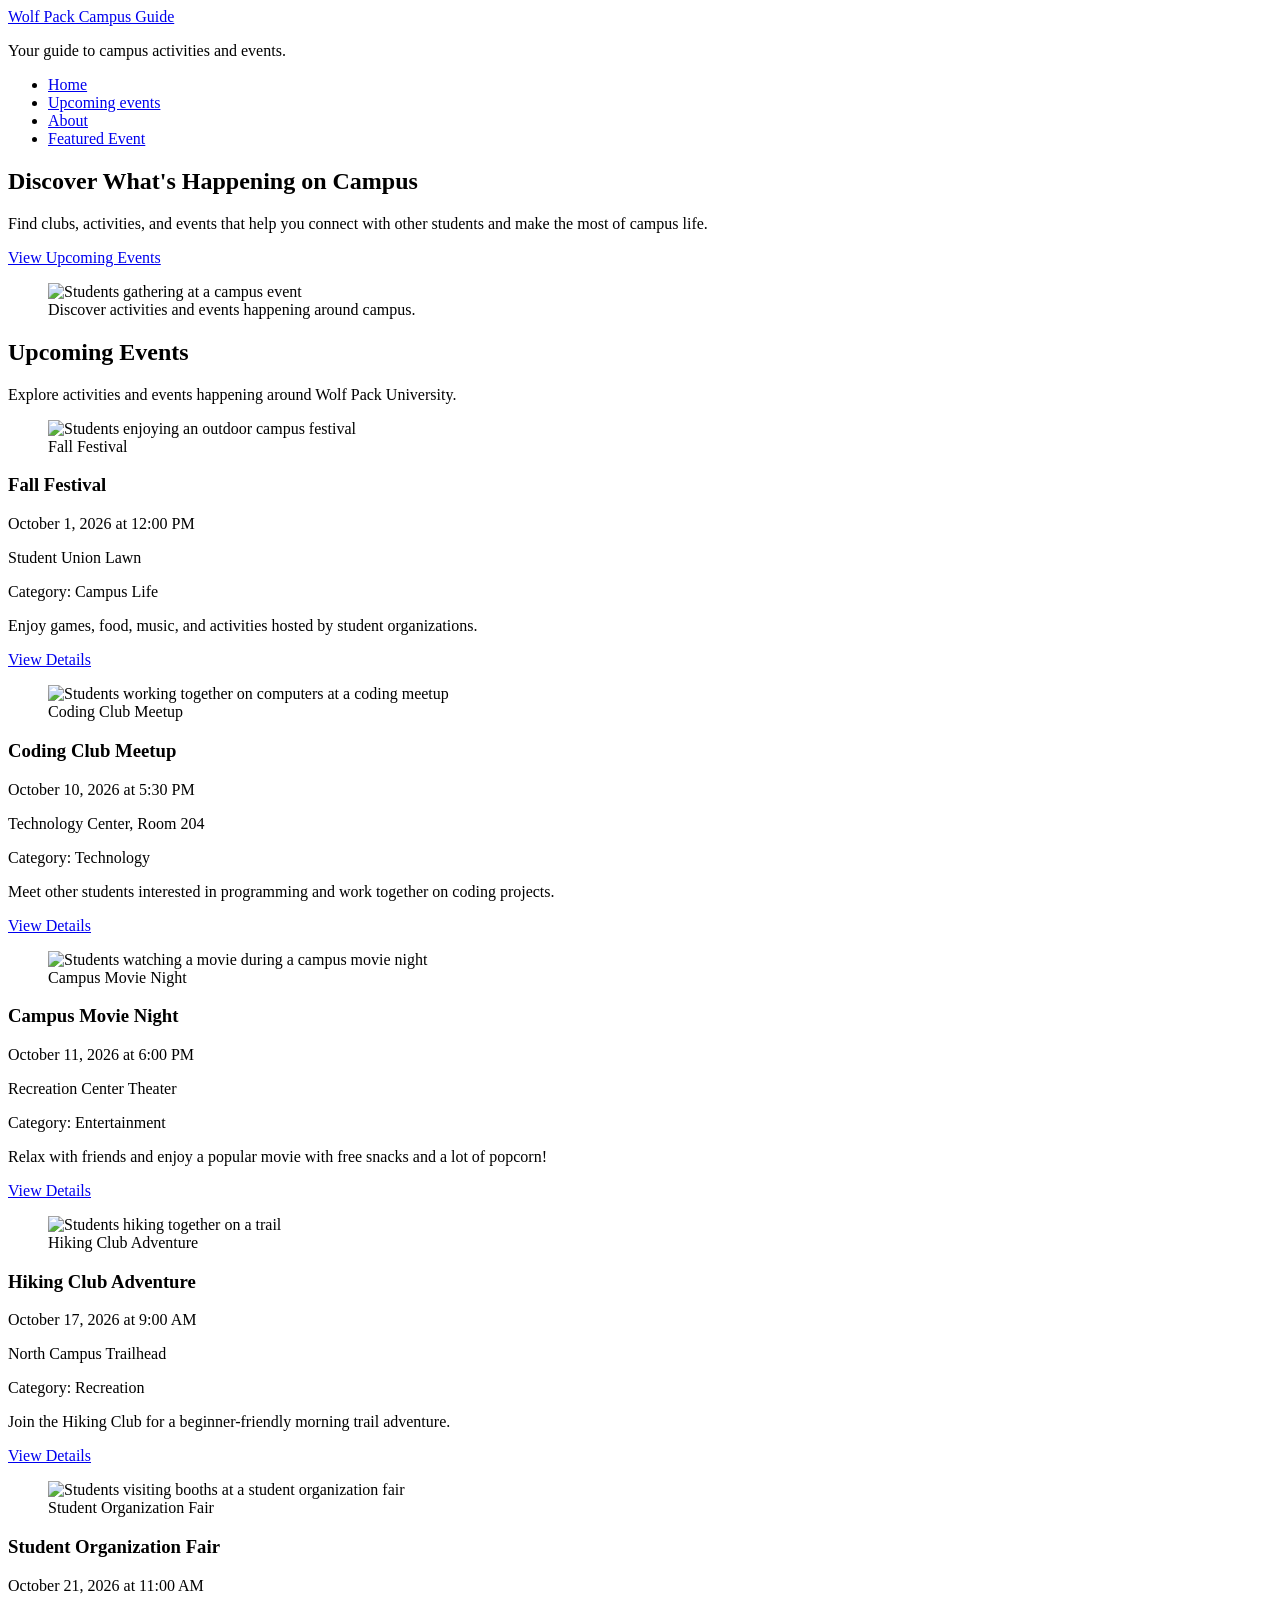
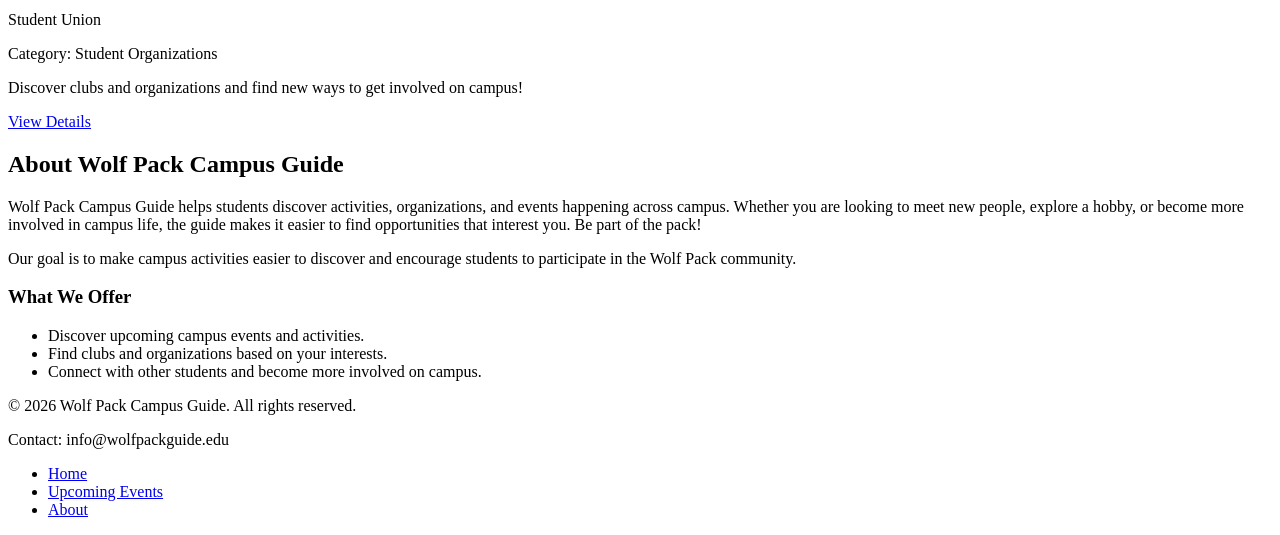
==== index.html @ 6dc70fb1 "Created campus guide HTML pages" ====
<!DOCTYPE html>
<!--
  Name: Yasmin Castro-Cervantes
  Date: 09.18.2026
  CSC 372-01

  This is the index.html page for the Wolf Pack Campus Guide.
  It provides information about campus activities and upcoming events.
-->
<html lang="en">
<head>
    <meta charset="UTF-8">
    <meta name="viewport" content="width=device-width, initial-scale=1.0">
    <title>Wolf Pack Campus Guide</title>
    <link rel="stylesheet" href="css/styles.css">
</head>

<body>
    <header>
        <nav>
            <div class="site-brand">
                <a href="index.html">Wolf Pack Campus Guide</a>
                <p>Your guide to campus activities and events.</p>
            </div>

            <ul>
                <li><a href="index.html">Home</a></li>
                <li><a href="#upcoming-events">Upcoming events</a></li>
                <li><a href="#about">About</a></li>
                <li><a href="event.html">Featured Event</a></li>
            </ul>
        </nav>
    </header>

    <main>
        <section class="hero">
            <div class="hero-content">
                <h1>Discover What's Happening on Campus</h1>
                <p>
                    Find clubs, activities, and events that help you connect
                    with other students and make the most of campus life. 
                </p>
                <a class="hero-button" href="#upcoming-events">View Upcoming Events</a>
            </div>

            <figure>
                <img src="images/campus-events.jpg" alt="Students gathering at a campus event">
                <figcaption>Discover activities and events happening around campus.</figcaption>
            </figure>
            
            </section>

<section id="upcoming-events">
    <h2>Upcoming Events</h2>
    <p>Explore activities and events happening around Wolf Pack University.</p>

    <div class="event-grid">

        <article class="event-card">
            <figure>
                <img src="images/festival.jpg" alt="Students enjoying an outdoor campus festival">
                <figcaption>Fall Festival</figcaption>
            </figure>
            <h3>Fall Festival</h3>
            <p><time datetime="2026-10-01T12:00">October 1, 2026 at 12:00 PM</time></p>
            <p>Student Union Lawn</p>
            <p>Category: Campus Life</p>
            <p>Enjoy games, food, music, and activities hosted by student organizations.</p>
            <a href="event.html">View Details</a>
        </article>

        <article class="event-card">
            <figure>
                <img src="images/coding-meetup.jpg" alt="Students working together on computers at a coding meetup">
                <figcaption>Coding Club Meetup</figcaption>
            </figure>
            <h3>Coding Club Meetup</h3>
            <p><time datetime="2026-10-10T17:30">October 10, 2026 at 5:30 PM</time></p>
            <p>Technology Center, Room 204</p>
            <p>Category: Technology</p>
            <p>Meet other students interested in programming and work together on coding projects.</p>
            <a href="event.html">View Details</a>
        </article>

        <article class="event-card">
            <figure>
                <img src="images/movie-night.jpg" alt="Students watching a movie during a campus movie night">
                <figcaption>Campus Movie Night</figcaption>
            </figure>
            <h3>Campus Movie Night</h3>
            <p><time datetime="2026-10-11T18:00">October 11, 2026 at 6:00 PM</time></p>
            <p>Recreation Center Theater</p>
            <p>Category: Entertainment</p>
            <p>Relax with friends and enjoy a popular movie with free snacks and a lot of popcorn!</p>
            <a href="event.html">View Details</a>
        </article>

        <article class="event-card">
            <figure>
                <img src="images/hiking-club.jpg" alt="Students hiking together on a trail">
                <figcaption>Hiking Club Adventure</figcaption>
            </figure>
            <h3>Hiking Club Adventure</h3>
            <p><time datetime="2026-10-17T09:00">October 17, 2026 at 9:00 AM</time></p>
            <p>North Campus Trailhead</p>
            <p>Category: Recreation</p>
            <p>Join the Hiking Club for a beginner-friendly morning trail adventure.</p>
            <a href="event.html">View Details</a>
        </article>

        <article class="event-card">
            <figure>
                <img src="images/student-fair.jpg" alt="Students visiting booths at a student organization fair">
                <figcaption>Student Organization Fair</figcaption>
            </figure>
            <h3>Student Organization Fair</h3>
            <p><time datetime="2026-10-21T11:00">October 21, 2026 at 11:00 AM</time></p>
            <p>Student Union</p>
            <p>Category: Student Organizations</p>
            <p>Discover clubs and organizations and find new ways to get involved on campus!</p>
            <a href="event.html">View Details</a>
        </article>

        </div>
    </section>

<section id="about">
    <h2>About Wolf Pack Campus Guide</h2>

    <p>
        Wolf Pack Campus Guide helps students discover activities,
        organizations, and events happening across campus. Whether you
        are looking to meet new people, explore a hobby, or become more
        involved in campus life, the guide makes it easier to find
        opportunities that interest you. Be part of the pack!
    </p>

    <p>
        Our goal is to make campus activities easier to discover and
        encourage students to participate in the Wolf Pack community.
    </p>

    <h3>What We Offer</h3>

    <ul>
        <li>Discover upcoming campus events and activities.</li>
        <li>Find clubs and organizations based on your interests.</li>
        <li>Connect with other students and become more involved on campus.</li>
    </ul>
</section>

<footer>
    <p>&copy; 2026 Wolf Pack Campus Guide. All rights reserved.</p>
    <p>Contact: info@wolfpackguide.edu</p>

    <nav>
        <ul>
            <li><a href="index.html">Home</a></li>
            <li><a href="#upcoming-events">Upcoming Events</a></li>
            <li><a href="#about">About</a></li>
        </ul>
    </nav>
</footer>
    
</body>
</html>
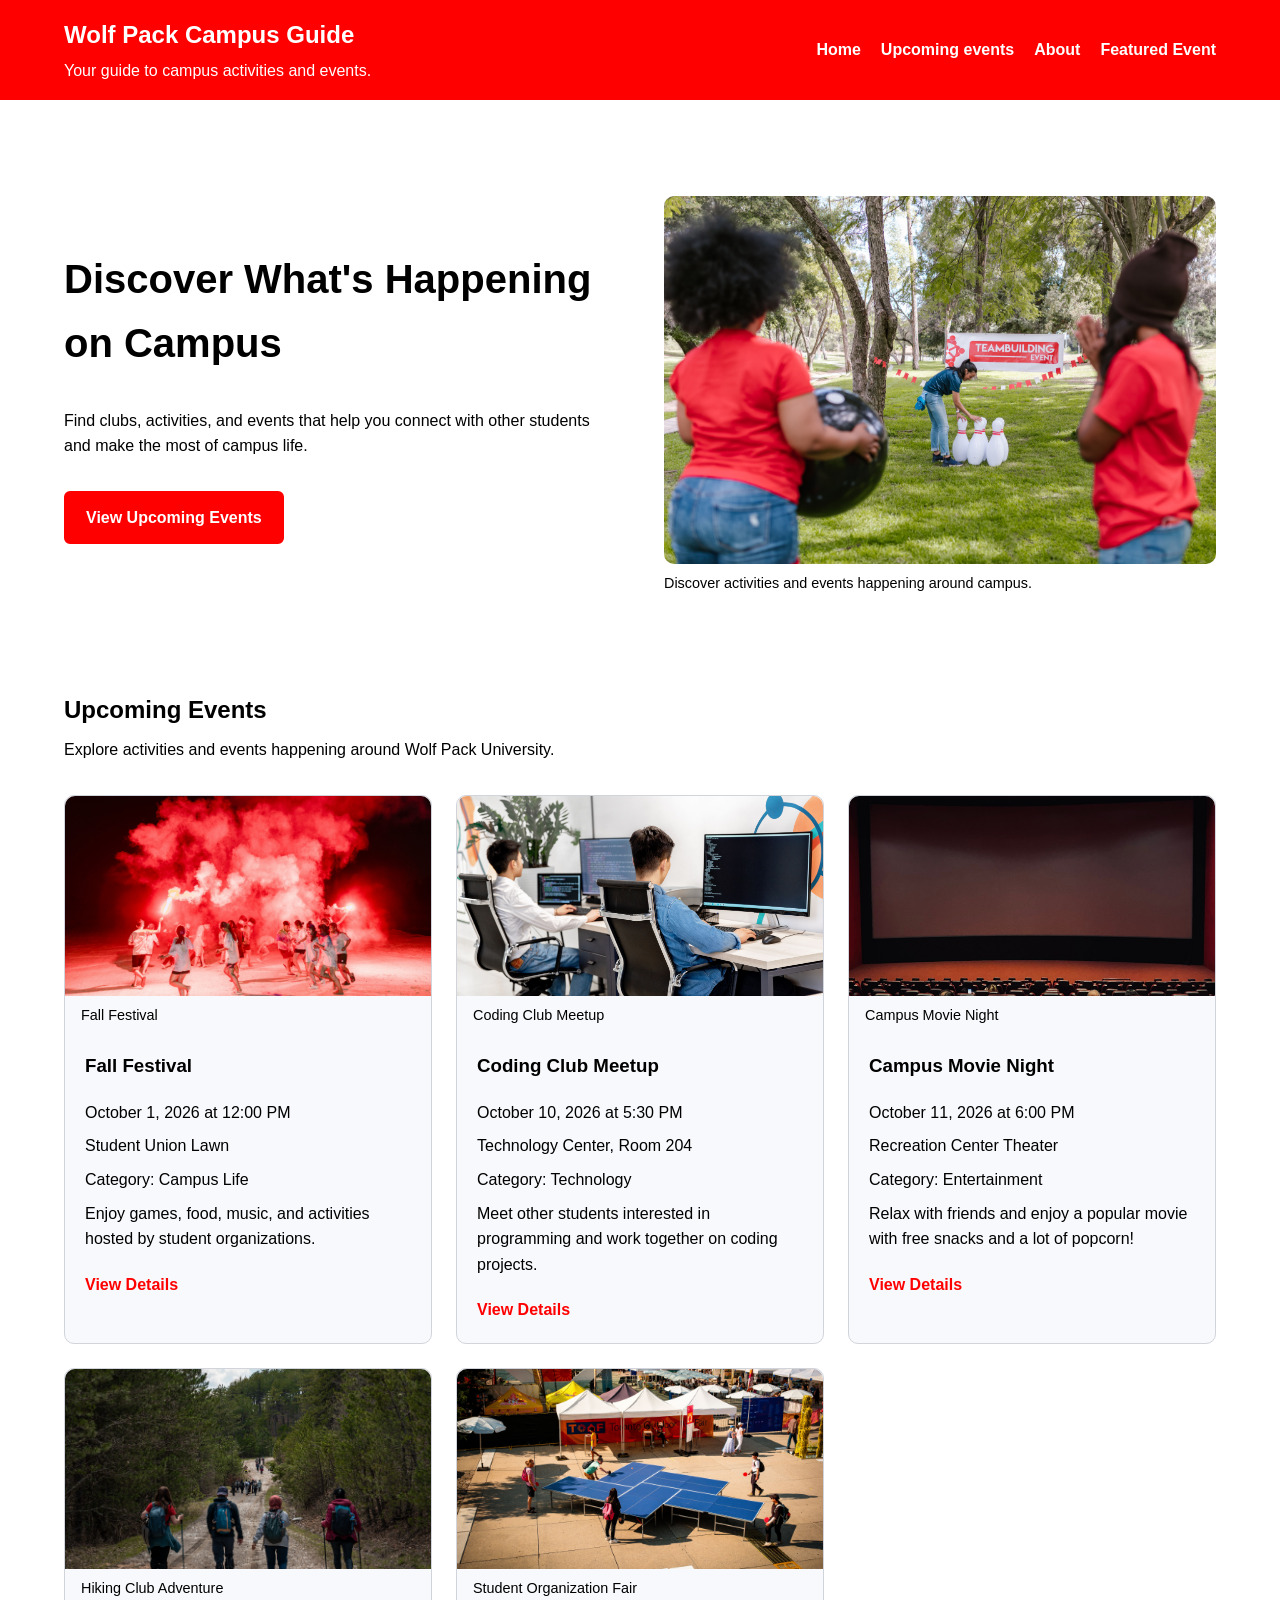
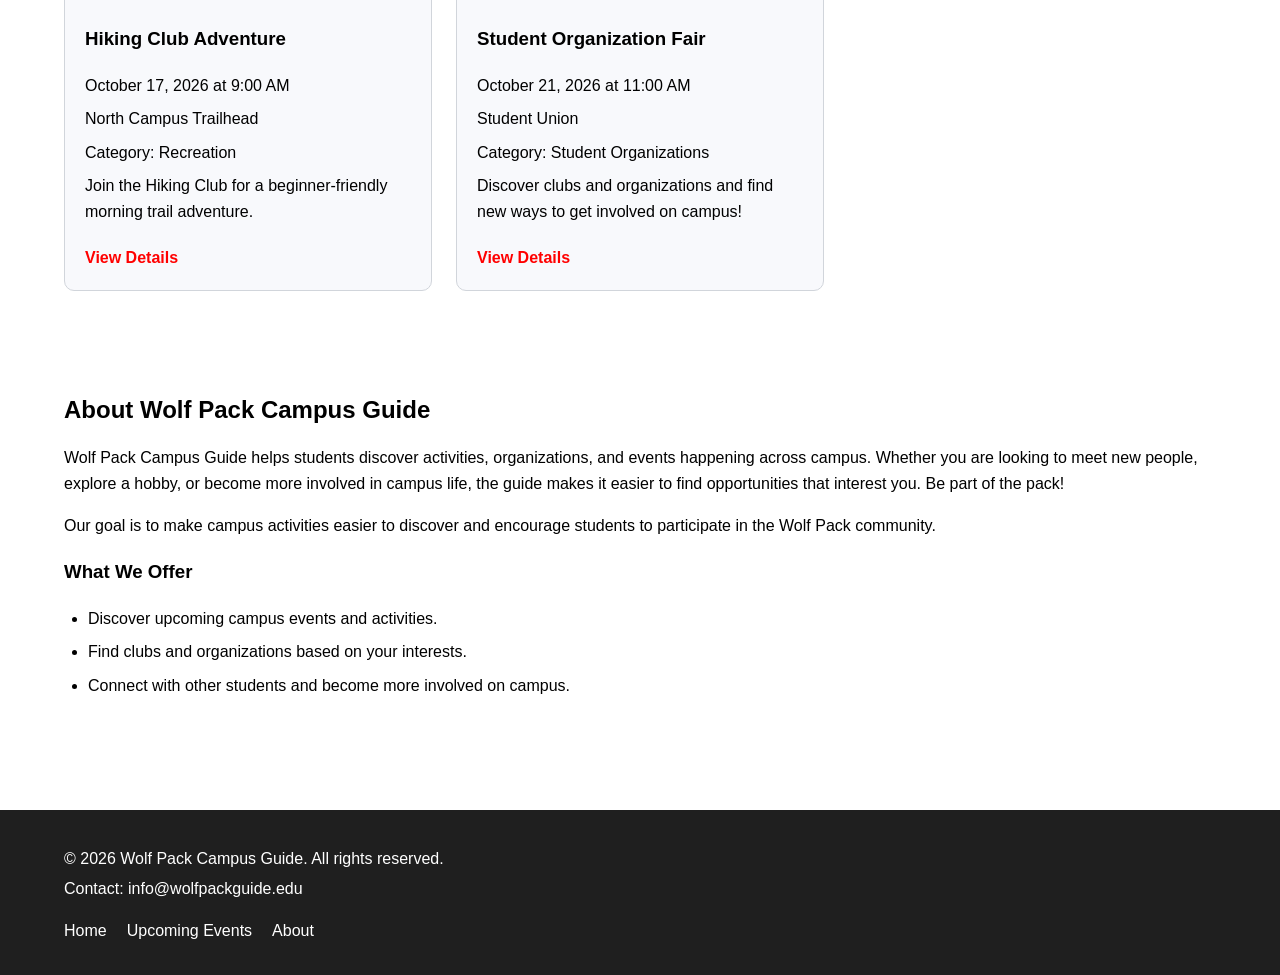
==== commit 6272cc33: "readme.md finished" ====
--- a/index.html
+++ b/index.html
@@ -149,6 +149,8 @@
     </ul>
 </section>
 
+</main>
+
 <footer>
     <p>&copy; 2026 Wolf Pack Campus Guide. All rights reserved.</p>
     <p>Contact: info@wolfpackguide.edu</p>
--- a/css/styles.css
+++ b/css/styles.css
@@ -0,0 +1,394 @@
+/*
+  Name: Yasmin Castro-Cervanets
+  Date: 09/18/26
+  CSC 372-01
+
+  This stylesheet provides the layout and styling
+  for the Wolf Pack Campus Guide website.
+*/
+
+* {
+    box-sizing: border-box;
+}
+
+body {
+    margin: 0;
+    font-family: Arial, Helvetica, sans-serif;
+    line-height: 1.6;
+}
+
+img {
+    display: block;
+    max-width: 100%;
+}
+
+a {
+    text-decoration: none;
+}
+
+figure {
+    margin: 0;
+}
+
+header {
+    background-color: red;
+    color: white;
+    padding: 1rem 5%;
+}
+
+header nav {
+    display: flex;
+    justify-content: space-between;
+    align-items: center;
+    gap: 2rem;
+    flex-wrap: wrap;
+}
+
+.site-brand a {
+    color: white;
+    font-size: 1.5rem;
+    font-weight: bold;
+}
+
+.site-brand p {
+    margin: 0.25rem 0 0;
+}
+
+header ul {
+    display: flex;
+    justify-content: center;
+    align-items: center;
+    gap: 1.25rem;
+    flex-wrap: wrap;
+    list-style: none;
+    margin: 0;
+    padding: 0;
+}
+
+header li a {
+    color: white;
+    font-weight: bold;
+}
+
+header li a:hover {
+    text-decoration: underline;
+}
+
+main {
+    width: 90%;
+    max-width: 1200px;
+    margin: 0 auto;
+}
+
+section {
+    margin: 3rem 0;
+}
+
+.hero {
+    display: flex;
+    justify-content: space-between;
+    align-items: center;
+    gap: 3rem;
+    padding: 3rem 0;
+}
+
+.hero-content {
+    flex: 1;
+}
+
+.hero h1 {
+    margin-top: 0;
+    font-size: 2.5rem;
+}
+
+.hero figure {
+    flex: 1;
+}
+
+.hero img {
+    width: 100%;
+    border-radius: 10px;
+}
+
+.hero figcaption {
+    margin-top: 0.5rem;
+    font-size: 0.9rem;
+}
+
+.hero-button {
+    display: inline-block;
+    margin-top: 1rem;
+    padding: 0.75rem 1.25rem;
+    border: 2px solid red;
+    border-radius: 6px;
+    background-color: red;
+    color: white;
+    font-weight: bold;
+}
+
+.hero-button:hover {
+    background-color: #682616;
+}
+
+#upcoming-events > h2,
+#about > h2 {
+    margin-bottom: 0.5rem;
+}
+
+#upcoming-events > p {
+    margin-top: 0;
+}
+
+.event-grid {
+    display: grid;
+    grid-template-columns: repeat(3, 1fr);
+    gap: 1.5rem;
+    margin-top: 2rem;
+}
+
+.event-card {
+    padding: 1.25rem;
+    border: 1px solid #d1d5db;
+    border-radius: 10px;
+    background-color: #f8f9fc;
+}
+
+.event-card figure {
+    margin: -1.25rem -1.25rem 1rem;
+}
+
+.event-card img {
+    width: 100%;
+    height: 200px;
+    object-fit: cover;
+    border-radius: 10px 10px 0 0;
+}
+
+.event-card figcaption {
+    padding: 0.5rem 1rem;
+    font-size: 0.9rem;
+}
+
+.event-card h3 {
+    margin-top: 0;
+}
+
+.event-card p {
+    margin: 0.5rem 0;
+}
+
+.event-card a {
+    display: inline-block;
+    margin-top: 0.75rem;
+    font-weight: bold;
+    color: red;
+}
+
+.event-card a:hover {
+    text-decoration: underline;
+}
+
+#about {
+    padding: 2rem 0;
+}
+
+#about ul {
+    padding-left: 1.5rem;
+}
+
+#about li {
+    margin-bottom: 0.5rem;
+}
+
+footer {
+    margin-top: 4rem;
+    padding: 2rem 5%;
+    background-color: #1f1f1f;
+    color: white;
+}
+
+footer p {
+    margin: 0.25rem 0;
+}
+
+footer nav ul {
+    display: flex;
+    gap: 1.25rem;
+    flex-wrap: wrap;
+    list-style: none;
+    margin: 1rem 0 0;
+    padding: 0;
+}
+
+footer nav a {
+    color: white;
+}
+
+footer nav a:hover {
+    text-decoration: underline;
+}
+
+.event-introduction {
+    display: grid;
+    grid-template-columns: 1fr 1fr;
+    gap: 3rem;
+    align-items: center;
+}
+
+.event-introduction img {
+    width: 100%;
+    border-radius: 10px;
+}
+
+.event-introduction figcaption {
+    margin-top: 0.5rem;
+    font-size: 0.9rem;
+}
+
+.event-introduction h1 {
+    margin: 0.5rem 0;
+    font-size: 2.5rem;
+}
+
+
+.event-layout {
+    display: grid;
+    grid-template-columns: 2fr 1fr;
+    gap: 2rem;
+    align-items: start;
+}
+
+.event-details {
+    padding: 1.5rem;
+    border: 1px solid #d1d5db;
+    border-radius: 10px;
+}
+
+.event-details h2 {
+    margin-top: 0;
+}
+
+.event-details h2:not(:first-child) {
+    margin-top: 2rem;
+}
+
+.event-details li {
+    margin-bottom: 0.5rem;
+}
+
+.event-sidebar {
+    padding: 1.5rem;
+    border: 1px solid #d1d5db;
+    border-radius: 10px;
+    background-color: #f8f9fc;
+}
+
+.event-sidebar h2 {
+    margin-top: 0;
+}
+
+.event-sidebar dt {
+    margin-top: 1rem;
+    font-weight: bold;
+}
+
+.event-sidebar dd {
+    margin-left: 0;
+}
+
+.registration-button {
+    display: inline-block;
+    margin-top: 1rem;
+    padding: 0.75rem 1.25rem;
+    border: 2px solid red;
+    border-radius: 6px;
+    background-color: red;
+    color: white;
+    font-weight: bold;
+}
+
+.registration-button:hover {
+    background-color: #682416;
+}
+
+
+
+.related-event-list {
+    display: flex;
+    justify-content: space-between;
+    align-items: stretch;
+    gap: 1.5rem;
+    flex-wrap: wrap;
+}
+
+.related-event-card {
+    flex: 1 1 250px;
+    padding: 1.25rem;
+    border: 1px solid #d1d5db;
+    border-radius: 10px;
+    background-color: #f8f9fc;
+}
+
+.related-event-card h3 {
+    margin-top: 0;
+}
+
+.related-event-card a {
+    font-weight: bold;
+    color: red;
+}
+
+.related-event-card a:hover {
+    text-decoration: underline;
+}
+
+@media (max-width: 900px) {
+    .event-grid {
+        grid-template-columns: repeat(2, 1fr);
+    }
+
+    .hero {
+        gap: 2rem;
+    }
+
+    .event-introduction {
+        grid-template-columns: 1fr;
+    }
+
+    .event-layout {
+        grid-template-columns: 1fr;
+    }
+}
+
+@media (max-width: 600px) {
+    header nav {
+        flex-direction: column;
+        align-items: flex-start;
+    }
+
+    header ul {
+        justify-content: flex-start;
+    }
+
+    .hero {
+        flex-direction: column;
+        align-items: stretch;
+        padding: 2rem 0;
+    }
+
+    .hero h1 {
+        font-size: 2rem;
+    }
+
+    .event-grid {
+        grid-template-columns: 1fr;
+    }
+
+    .event-introduction h1 {
+        font-size: 2rem;
+    }
+
+    main {
+        width: 92%;
+    }
+}
